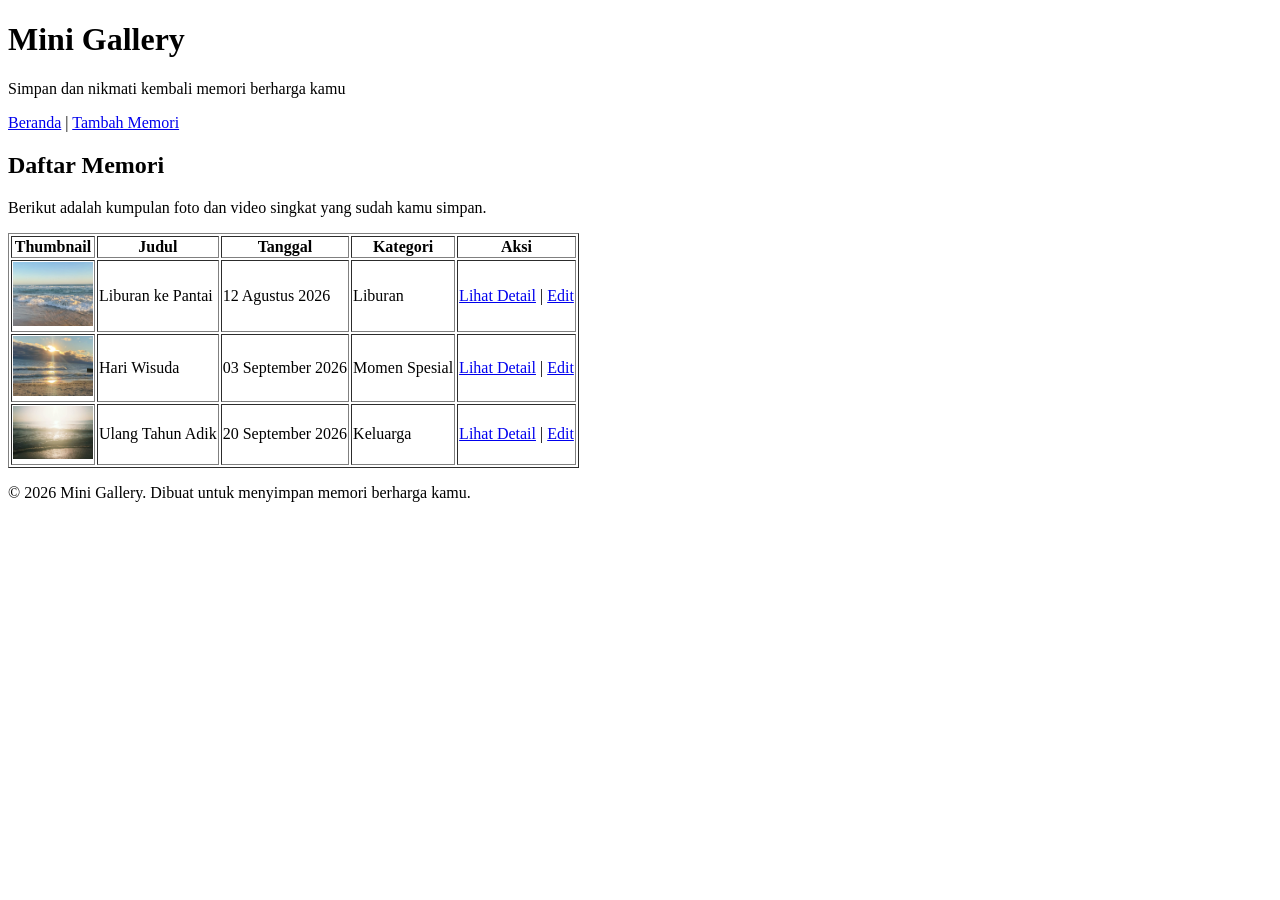
==== index.html @ 4dbe087c "Initial commit: struktur HTML Mini Gallery" ====
<!DOCTYPE html>
<html lang="id">
<head>
  <meta charset="UTF-8">
  <meta name="viewport" content="width=device-width, initial-scale=1.0">
  <title>Mini Gallery - Daftar Memori</title>
</head>
<body>

  <header>
    <h1>Mini Gallery</h1>
    <p>Simpan dan nikmati kembali memori berharga kamu</p>
    <nav>
      <a href="index.html">Beranda</a> |
      <a href="form.html">Tambah Memori</a>
    </nav>
  </header>

  <main>
    <article>
      <h2>Daftar Memori</h2>
      <p>Berikut adalah kumpulan foto dan video singkat yang sudah kamu simpan.</p>

      <table border="1">
        <thead>
          <tr>
            <th>Thumbnail</th>
            <th>Judul</th>
            <th>Tanggal</th>
            <th>Kategori</th>
            <th>Aksi</th>
          </tr>
        </thead>
        <tbody>
          <tr>
            <td><img src="images/pantai.jpg" alt="Foto liburan keluarga di pantai" width="80"></td>
            <td>Liburan ke Pantai</td>
            <td>12 Agustus 2026</td>
            <td>Liburan</td>
            <td>
              <a href="detail.html">Lihat Detail</a> |
              <a href="form.html">Edit</a>
            </td>
          </tr>
          <tr>
            <td><img src="images/pantai2.jpg" alt="Foto wisuda bersama teman kuliah" width="80"></td>
            <td>Hari Wisuda</td>
            <td>03 September 2026</td>
            <td>Momen Spesial</td>
            <td>
              <a href="detail.html">Lihat Detail</a> |
              <a href="form.html">Edit</a>
            </td>
          </tr>
          <tr>
            <td><img src="images/pantai3.jpg" alt="Video singkat pesta ulang tahun adik" width="80"></td>
            <td>Ulang Tahun Adik</td>
            <td>20 September 2026</td>
            <td>Keluarga</td>
            <td>
              <a href="detail.html">Lihat Detail</a> |
              <a href="form.html">Edit</a>
            </td>
          </tr>
        </tbody>
      </table>
    </article>
  </main>

  <footer>
    <p>&copy; 2026 Mini Gallery. Dibuat untuk menyimpan memori berharga kamu.</p>
  </footer>

</body>
</html>
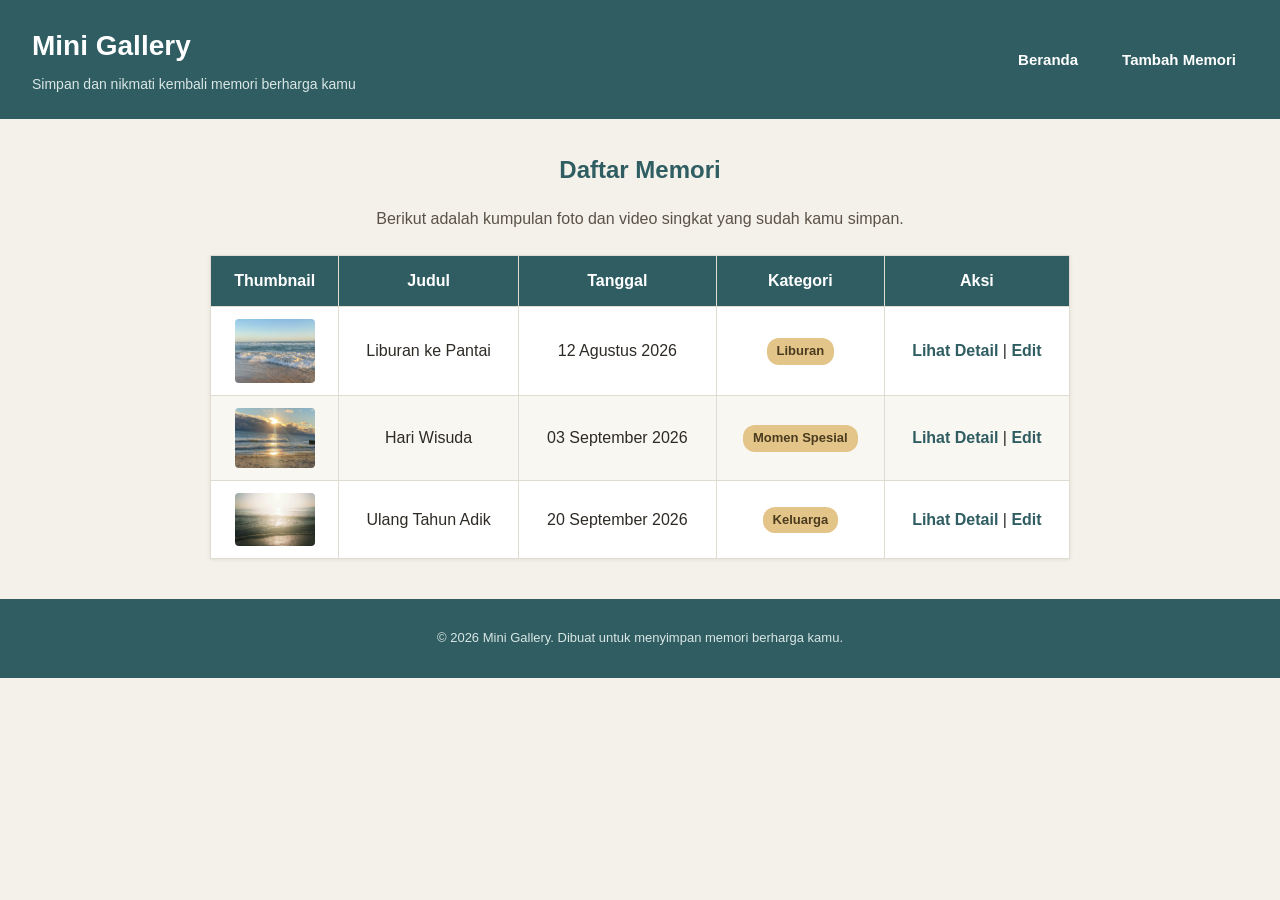
==== commit 3784654f: "Tambah style.css dan update halaman untuk Tugas Minggu 3 - CSS" ====
--- a/index.html
+++ b/index.html
@@ -4,15 +4,20 @@
   <meta charset="UTF-8">
   <meta name="viewport" content="width=device-width, initial-scale=1.0">
   <title>Mini Gallery - Daftar Memori</title>
+  <link rel="stylesheet" href="style.css">
 </head>
 <body>
 
   <header>
-    <h1>Mini Gallery</h1>
-    <p>Simpan dan nikmati kembali memori berharga kamu</p>
+    <div class="header-text">
+      <h1>Mini Gallery</h1>
+      <p>Simpan dan nikmati kembali memori berharga kamu</p>
+    </div>
     <nav>
-      <a href="index.html">Beranda</a> |
-      <a href="form.html">Tambah Memori</a>
+      <ul class="nav-list">
+        <li><a href="index.html">Beranda</a></li>
+        <li><a href="form.html">Tambah Memori</a></li>
+      </ul>
     </nav>
   </header>
 
@@ -33,31 +38,31 @@
         </thead>
         <tbody>
           <tr>
-            <td><img src="images/pantai.jpg" alt="Foto liburan keluarga di pantai" width="80"></td>
-            <td>Liburan ke Pantai</td>
-            <td>12 Agustus 2026</td>
-            <td>Liburan</td>
-            <td>
+            <td data-label="Thumbnail"><div class="thumbnail"><img src="images/pantai.jpg" alt="Foto liburan keluarga di pantai" width="80"></div></td>
+            <td data-label="Judul">Liburan ke Pantai</td>
+            <td data-label="Tanggal">12 Agustus 2026</td>
+            <td data-label="Kategori"><span class="badge">Liburan</span></td>
+            <td data-label="Aksi">
               <a href="detail.html">Lihat Detail</a> |
               <a href="form.html">Edit</a>
             </td>
           </tr>
           <tr>
-            <td><img src="images/pantai2.jpg" alt="Foto wisuda bersama teman kuliah" width="80"></td>
-            <td>Hari Wisuda</td>
-            <td>03 September 2026</td>
-            <td>Momen Spesial</td>
-            <td>
+            <td data-label="Thumbnail"><div class="thumbnail"><img src="images/pantai2.jpg" alt="Foto wisuda bersama teman kuliah" width="80"></div></td>
+            <td data-label="Judul">Hari Wisuda</td>
+            <td data-label="Tanggal">03 September 2026</td>
+            <td data-label="Kategori"><span class="badge">Momen Spesial</span></td>
+            <td data-label="Aksi">
               <a href="detail.html">Lihat Detail</a> |
               <a href="form.html">Edit</a>
             </td>
           </tr>
           <tr>
-            <td><img src="images/pantai3.jpg" alt="Video singkat pesta ulang tahun adik" width="80"></td>
-            <td>Ulang Tahun Adik</td>
-            <td>20 September 2026</td>
-            <td>Keluarga</td>
-            <td>
+            <td data-label="Thumbnail"><div class="thumbnail"><img src="images/pantai3.jpg" alt="Video singkat pesta ulang tahun adik" width="80"></div></td>
+            <td data-label="Judul">Ulang Tahun Adik</td>
+            <td data-label="Tanggal">20 September 2026</td>
+            <td data-label="Kategori"><span class="badge">Keluarga</span></td>
+            <td data-label="Aksi">
               <a href="detail.html">Lihat Detail</a> |
               <a href="form.html">Edit</a>
             </td>
--- a/style.css
+++ b/style.css
@@ -0,0 +1,264 @@
+/* =====================================================
+   Mini Gallery - style.css
+   Tugas Minggu 3: CSS native (tanpa framework)
+===================================================== */
+
+/* ---------- Reset dasar & identitas warna ---------- */
+* {
+  box-sizing: border-box;
+}
+
+body {
+  margin: 0;
+  background-color: #f4f1ea;
+  color: #2e2a26;
+  font-family: 'Segoe UI', Verdana, Arial, sans-serif;
+  font-size: 16px;
+  line-height: 1.6;
+}
+
+/* ---------- Header ---------- */
+header {
+  background-color: #2f5d62;
+  color: #ffffff;
+  padding: 24px 32px;
+  display: flex;
+  justify-content: space-between;
+  align-items: center;
+  flex-wrap: wrap;
+}
+
+.header-text h1 {
+  margin: 0 0 4px 0;
+  font-size: 28px;
+  font-weight: 700;
+  text-align: left;
+}
+
+.header-text p {
+  margin: 0;
+  font-size: 14px;
+  font-weight: 400;
+  color: #d9e6e4;
+}
+
+/* Navigasi sebagai list (ul/li) */
+.nav-list {
+  list-style: none;
+  display: flex;
+  gap: 20px;
+  margin: 0;
+  padding: 0;
+}
+
+.nav-list a {
+  color: #ffffff;
+  text-decoration: none;
+  font-weight: 600;
+  font-size: 15px;
+  padding: 6px 12px;
+  border-radius: 4px;
+  transition: background-color 0.2s ease;
+}
+
+.nav-list a:hover {
+  background-color: #244b4f;
+}
+
+/* ---------- Main content ---------- */
+main {
+  max-width: 900px;
+  margin: 32px auto;
+  padding: 0 20px;
+}
+
+article h2 {
+  text-align: center;
+  font-size: 24px;
+  font-weight: 700;
+  color: #2f5d62;
+  margin-bottom: 8px;
+}
+
+article > p {
+  text-align: center;
+  color: #5a5248;
+  margin-bottom: 24px;
+}
+
+/* ---------- Tabel daftar memori ---------- */
+table {
+  width: 100%;
+  border-collapse: collapse;
+  background-color: #ffffff;
+  box-shadow: 0 1px 4px rgba(0, 0, 0, 0.08);
+}
+
+thead {
+  background-color: #2f5d62;
+  color: #ffffff;
+}
+
+th, td {
+  padding: 12px 14px;
+  text-align: center;
+  border: 1px solid #e0dcd2;
+}
+
+tbody tr:nth-child(even) {
+  background-color: #f9f7f2;
+}
+
+.thumbnail img {
+  display: block;
+  margin: 0 auto;
+  border-radius: 4px;
+}
+
+.badge {
+  display: inline-block;
+  background-color: #e4c589;
+  color: #4a3b1f;
+  font-size: 13px;
+  font-weight: 600;
+  padding: 3px 10px;
+  border-radius: 12px;
+}
+
+td a {
+  color: #2f5d62;
+  text-decoration: none;
+  font-weight: 600;
+}
+
+td a:hover {
+  text-decoration: underline;
+}
+
+/* ---------- Halaman detail ---------- */
+.detail-image {
+  text-align: center;
+  margin-bottom: 20px;
+}
+
+.detail-image img {
+  border-radius: 6px;
+  box-shadow: 0 2px 6px rgba(0, 0, 0, 0.15);
+}
+
+/* ---------- Form tambah/edit memori ---------- */
+form {
+  background-color: #ffffff;
+  padding: 24px;
+  border-radius: 8px;
+  box-shadow: 0 1px 4px rgba(0, 0, 0, 0.08);
+}
+
+form label {
+  display: block;
+  font-weight: 600;
+  text-align: left;
+  margin-bottom: 4px;
+  color: #2f5d62;
+}
+
+form input,
+form select,
+form textarea {
+  width: 100%;
+  padding: 8px 10px;
+  margin-bottom: 4px;
+  border: 1px solid #cfc9bd;
+  border-radius: 4px;
+  font-family: inherit;
+  font-size: 14px;
+}
+
+form button {
+  background-color: #2f5d62;
+  color: #ffffff;
+  border: none;
+  padding: 10px 18px;
+  border-radius: 4px;
+  font-weight: 600;
+  cursor: pointer;
+}
+
+form button:hover {
+  background-color: #244b4f;
+}
+
+form a {
+  margin-left: 12px;
+  color: #a3473c;
+  text-decoration: none;
+  font-weight: 600;
+}
+
+/* ---------- Footer ---------- */
+footer {
+  text-align: center;
+  background-color: #2f5d62;
+  color: #d9e6e4;
+  font-size: 13px;
+  padding: 16px;
+  margin-top: 40px;
+}
+
+/* =====================================================
+   Responsive: navigasi berubah horizontal -> vertikal
+   saat layar sempit (contoh @media query)
+===================================================== */
+@media (max-width: 600px) {
+  header {
+    flex-direction: column;
+    align-items: flex-start;
+  }
+
+  .header-text h1,
+  .header-text p {
+    text-align: left;
+  }
+
+  .nav-list {
+    flex-direction: column;
+    gap: 4px;
+    margin-top: 12px;
+    width: 100%;
+  }
+
+  .nav-list a {
+    display: block;
+    width: 100%;
+  }
+
+  table, thead, tbody, th, td, tr {
+    display: block;
+    width: 100%;
+  }
+
+  thead {
+    display: none;
+  }
+
+  tbody tr {
+    margin-bottom: 16px;
+    border: 1px solid #e0dcd2;
+  }
+
+  tbody td {
+    text-align: left;
+    padding-left: 45%;
+    position: relative;
+    border: none;
+    border-bottom: 1px solid #f0ede5;
+  }
+
+  tbody td::before {
+    content: attr(data-label);
+    position: absolute;
+    left: 14px;
+    font-weight: 600;
+    color: #2f5d62;
+  }
+}
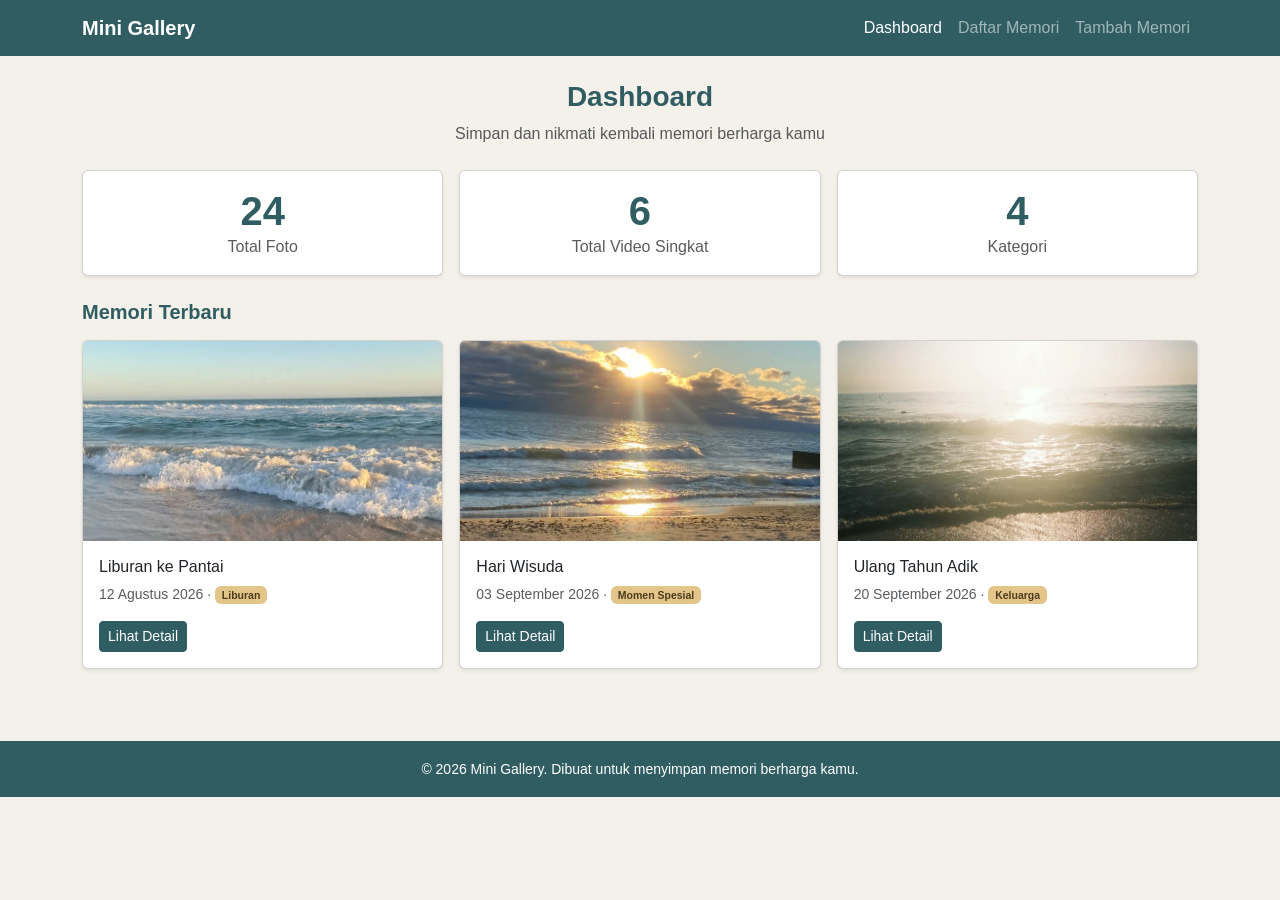
==== commit 33e7c4f9: "Tugas 4: Update ke Bootstrap (dashboard, tabel, form, navbar responsif)" ====
--- a/index.html
+++ b/index.html
@@ -3,78 +3,102 @@
 <head>
   <meta charset="UTF-8">
   <meta name="viewport" content="width=device-width, initial-scale=1.0">
-  <title>Mini Gallery - Daftar Memori</title>
+  <title>Mini Gallery - Dashboard</title>
+  <link href="https://cdn.jsdelivr.net/npm/bootstrap@5.3.3/dist/css/bootstrap.min.css" rel="stylesheet">
   <link rel="stylesheet" href="style.css">
 </head>
 <body>
 
-  <header>
-    <div class="header-text">
-      <h1>Mini Gallery</h1>
-      <p>Simpan dan nikmati kembali memori berharga kamu</p>
-    </div>
-    <nav>
-      <ul class="nav-list">
-        <li><a href="index.html">Beranda</a></li>
-        <li><a href="form.html">Tambah Memori</a></li>
-      </ul>
+  <header class="sticky-top">
+    <nav class="navbar navbar-expand-lg navbar-dark bg-teal">
+      <div class="container">
+        <a class="navbar-brand fw-bold" href="index.html">Mini Gallery</a>
+        <button class="navbar-toggler" type="button" data-bs-toggle="collapse" data-bs-target="#menu" aria-controls="menu" aria-expanded="false" aria-label="Buka menu navigasi">
+          <span class="navbar-toggler-icon"></span>
+        </button>
+        <div class="collapse navbar-collapse" id="menu">
+          <ul class="navbar-nav ms-auto">
+            <li class="nav-item"><a class="nav-link active" href="index.html">Dashboard</a></li>
+            <li class="nav-item"><a class="nav-link " href="daftar.html">Daftar Memori</a></li>
+            <li class="nav-item"><a class="nav-link " href="form.html">Tambah Memori</a></li>
+          </ul>
+        </div>
+      </div>
     </nav>
   </header>
 
-  <main>
+  <main class="container py-4">
     <article>
-      <h2>Daftar Memori</h2>
-      <p>Berikut adalah kumpulan foto dan video singkat yang sudah kamu simpan.</p>
+      <header class="mb-4 text-center">
+        <h1 class="h3 text-teal fw-bold">Dashboard</h1>
+        <p class="text-muted mb-0">Simpan dan nikmati kembali memori berharga kamu</p>
+      </header>
 
-      <table border="1">
-        <thead>
-          <tr>
-            <th>Thumbnail</th>
-            <th>Judul</th>
-            <th>Tanggal</th>
-            <th>Kategori</th>
-            <th>Aksi</th>
-          </tr>
-        </thead>
-        <tbody>
-          <tr>
-            <td data-label="Thumbnail"><div class="thumbnail"><img src="images/pantai.jpg" alt="Foto liburan keluarga di pantai" width="80"></div></td>
-            <td data-label="Judul">Liburan ke Pantai</td>
-            <td data-label="Tanggal">12 Agustus 2026</td>
-            <td data-label="Kategori"><span class="badge">Liburan</span></td>
-            <td data-label="Aksi">
-              <a href="detail.html">Lihat Detail</a> |
-              <a href="form.html">Edit</a>
-            </td>
-          </tr>
-          <tr>
-            <td data-label="Thumbnail"><div class="thumbnail"><img src="images/pantai2.jpg" alt="Foto wisuda bersama teman kuliah" width="80"></div></td>
-            <td data-label="Judul">Hari Wisuda</td>
-            <td data-label="Tanggal">03 September 2026</td>
-            <td data-label="Kategori"><span class="badge">Momen Spesial</span></td>
-            <td data-label="Aksi">
-              <a href="detail.html">Lihat Detail</a> |
-              <a href="form.html">Edit</a>
-            </td>
-          </tr>
-          <tr>
-            <td data-label="Thumbnail"><div class="thumbnail"><img src="images/pantai3.jpg" alt="Video singkat pesta ulang tahun adik" width="80"></div></td>
-            <td data-label="Judul">Ulang Tahun Adik</td>
-            <td data-label="Tanggal">20 September 2026</td>
-            <td data-label="Kategori"><span class="badge">Keluarga</span></td>
-            <td data-label="Aksi">
-              <a href="detail.html">Lihat Detail</a> |
-              <a href="form.html">Edit</a>
-            </td>
-          </tr>
-        </tbody>
-      </table>
+      <!-- Statistik: container > row > col -->
+      <section class="row g-3 mb-4" aria-label="Ringkasan statistik">
+        <div class="col-12 col-md-4">
+          <div class="card text-center shadow-sm h-100"><div class="card-body">
+            <p class="display-6 fw-bold text-teal mb-0">24</p>
+            <p class="text-muted mb-0">Total Foto</p>
+          </div></div>
+        </div>
+        <div class="col-12 col-md-4">
+          <div class="card text-center shadow-sm h-100"><div class="card-body">
+            <p class="display-6 fw-bold text-teal mb-0">6</p>
+            <p class="text-muted mb-0">Total Video Singkat</p>
+          </div></div>
+        </div>
+        <div class="col-12 col-md-4">
+          <div class="card text-center shadow-sm h-100"><div class="card-body">
+            <p class="display-6 fw-bold text-teal mb-0">4</p>
+            <p class="text-muted mb-0">Kategori</p>
+          </div></div>
+        </div>
+      </section>
+
+      <!-- Memori terbaru: 1 kolom (mobile), 2 (tablet), 3 (desktop) -->
+      <section aria-label="Memori terbaru">
+        <h2 class="h5 text-teal fw-bold mb-3">Memori Terbaru</h2>
+        <div class="row g-3">
+          <div class="col-12 col-md-6 col-lg-4">
+            <div class="card h-100 shadow-sm">
+              <img src="images/pantai.jpg" class="card-img-top foto-card" alt="Foto liburan keluarga di pantai">
+              <div class="card-body">
+                <h3 class="h6 card-title">Liburan ke Pantai</h3>
+                <p class="card-text small text-muted">12 Agustus 2026 &middot; <span class="badge badge-sand">Liburan</span></p>
+                <a href="detail.html" class="btn btn-sm btn-teal">Lihat Detail</a>
+              </div>
+            </div>
+          </div>
+          <div class="col-12 col-md-6 col-lg-4">
+            <div class="card h-100 shadow-sm">
+              <img src="images/pantai2.jpg" class="card-img-top foto-card" alt="Foto wisuda bersama teman kuliah">
+              <div class="card-body">
+                <h3 class="h6 card-title">Hari Wisuda</h3>
+                <p class="card-text small text-muted">03 September 2026 &middot; <span class="badge badge-sand">Momen Spesial</span></p>
+                <a href="detail.html" class="btn btn-sm btn-teal">Lihat Detail</a>
+              </div>
+            </div>
+          </div>
+          <div class="col-12 col-md-6 col-lg-4">
+            <div class="card h-100 shadow-sm">
+              <img src="images/pantai3.jpg" class="card-img-top foto-card" alt="Video singkat pesta ulang tahun adik">
+              <div class="card-body">
+                <h3 class="h6 card-title">Ulang Tahun Adik</h3>
+                <p class="card-text small text-muted">20 September 2026 &middot; <span class="badge badge-sand">Keluarga</span></p>
+                <a href="detail.html" class="btn btn-sm btn-teal">Lihat Detail</a>
+              </div>
+            </div>
+          </div>
+        </div>
+      </section>
     </article>
   </main>
 
-  <footer>
-    <p>&copy; 2026 Mini Gallery. Dibuat untuk menyimpan memori berharga kamu.</p>
+  <footer class="bg-teal text-center py-3 mt-5">
+    <small>&copy; 2026 Mini Gallery. Dibuat untuk menyimpan memori berharga kamu.</small>
   </footer>
 
+  <script src="https://cdn.jsdelivr.net/npm/bootstrap@5.3.3/dist/js/bootstrap.bundle.min.js"></script>
 </body>
 </html>
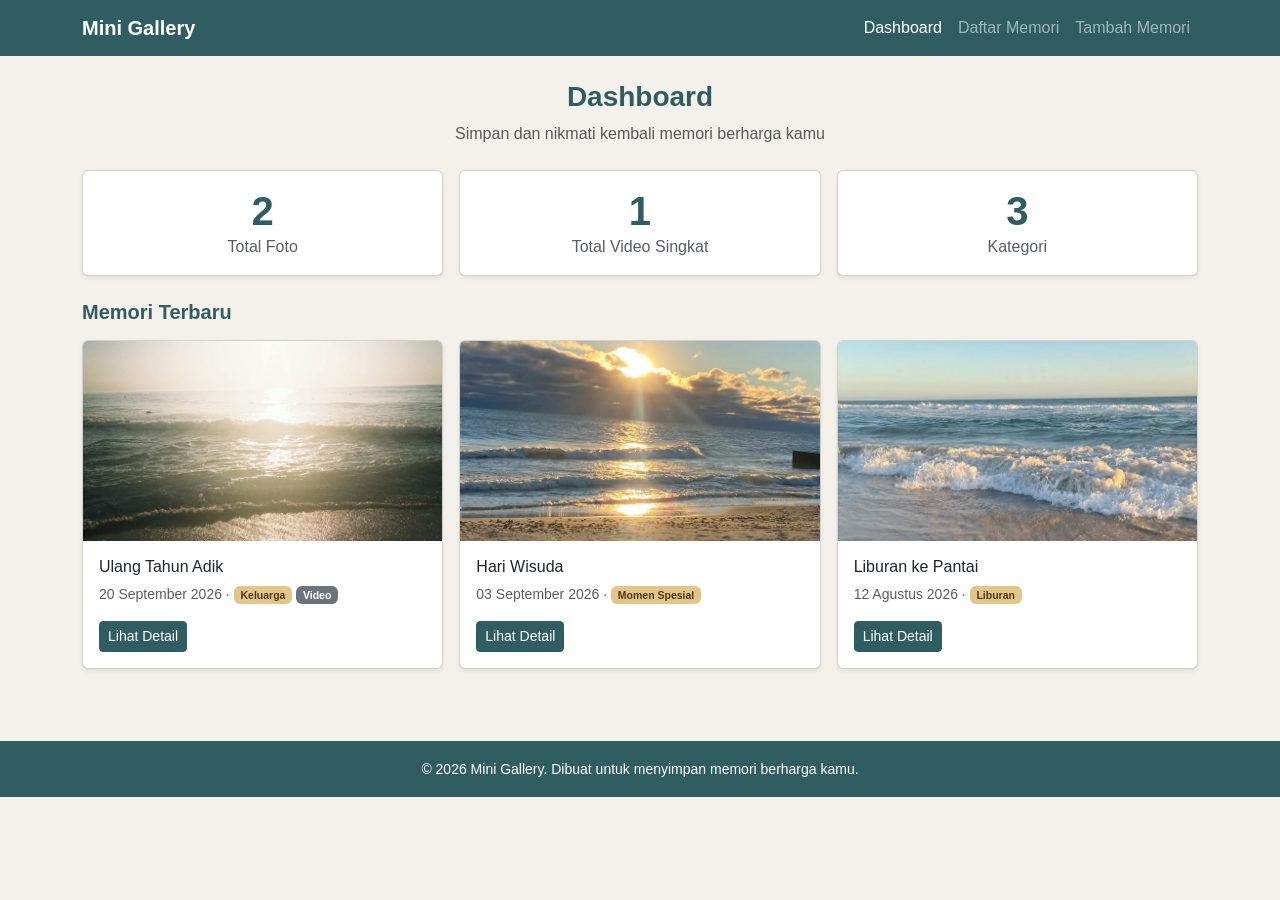
==== commit aeca4930: "Tugas 5: Tambah interaktivitas JavaScript dan jQuery" ====
--- a/index.html
+++ b/index.html
@@ -34,63 +34,32 @@
         <p class="text-muted mb-0">Simpan dan nikmati kembali memori berharga kamu</p>
       </header>
 
-      <!-- Statistik: container > row > col -->
+      <!-- Statistik: angkanya dihitung & diisi oleh script.js -->
       <section class="row g-3 mb-4" aria-label="Ringkasan statistik">
         <div class="col-12 col-md-4">
           <div class="card text-center shadow-sm h-100"><div class="card-body">
-            <p class="display-6 fw-bold text-teal mb-0">24</p>
+            <p class="display-6 fw-bold text-teal mb-0" id="stat-foto">0</p>
             <p class="text-muted mb-0">Total Foto</p>
           </div></div>
         </div>
         <div class="col-12 col-md-4">
           <div class="card text-center shadow-sm h-100"><div class="card-body">
-            <p class="display-6 fw-bold text-teal mb-0">6</p>
+            <p class="display-6 fw-bold text-teal mb-0" id="stat-video">0</p>
             <p class="text-muted mb-0">Total Video Singkat</p>
           </div></div>
         </div>
         <div class="col-12 col-md-4">
           <div class="card text-center shadow-sm h-100"><div class="card-body">
-            <p class="display-6 fw-bold text-teal mb-0">4</p>
+            <p class="display-6 fw-bold text-teal mb-0" id="stat-kategori">0</p>
             <p class="text-muted mb-0">Kategori</p>
           </div></div>
         </div>
       </section>
 
-      <!-- Memori terbaru: 1 kolom (mobile), 2 (tablet), 3 (desktop) -->
+      <!-- Memori terbaru: kartunya dirender oleh script.js dari array data -->
       <section aria-label="Memori terbaru">
         <h2 class="h5 text-teal fw-bold mb-3">Memori Terbaru</h2>
-        <div class="row g-3">
-          <div class="col-12 col-md-6 col-lg-4">
-            <div class="card h-100 shadow-sm">
-              <img src="images/pantai.jpg" class="card-img-top foto-card" alt="Foto liburan keluarga di pantai">
-              <div class="card-body">
-                <h3 class="h6 card-title">Liburan ke Pantai</h3>
-                <p class="card-text small text-muted">12 Agustus 2026 &middot; <span class="badge badge-sand">Liburan</span></p>
-                <a href="detail.html" class="btn btn-sm btn-teal">Lihat Detail</a>
-              </div>
-            </div>
-          </div>
-          <div class="col-12 col-md-6 col-lg-4">
-            <div class="card h-100 shadow-sm">
-              <img src="images/pantai2.jpg" class="card-img-top foto-card" alt="Foto wisuda bersama teman kuliah">
-              <div class="card-body">
-                <h3 class="h6 card-title">Hari Wisuda</h3>
-                <p class="card-text small text-muted">03 September 2026 &middot; <span class="badge badge-sand">Momen Spesial</span></p>
-                <a href="detail.html" class="btn btn-sm btn-teal">Lihat Detail</a>
-              </div>
-            </div>
-          </div>
-          <div class="col-12 col-md-6 col-lg-4">
-            <div class="card h-100 shadow-sm">
-              <img src="images/pantai3.jpg" class="card-img-top foto-card" alt="Video singkat pesta ulang tahun adik">
-              <div class="card-body">
-                <h3 class="h6 card-title">Ulang Tahun Adik</h3>
-                <p class="card-text small text-muted">20 September 2026 &middot; <span class="badge badge-sand">Keluarga</span></p>
-                <a href="detail.html" class="btn btn-sm btn-teal">Lihat Detail</a>
-              </div>
-            </div>
-          </div>
-        </div>
+        <div class="row g-3" id="daftar-kartu"></div>
       </section>
     </article>
   </main>
@@ -99,6 +68,9 @@
     <small>&copy; 2026 Mini Gallery. Dibuat untuk menyimpan memori berharga kamu.</small>
   </footer>
 
+  <!-- Urutan penting: jQuery dulu, baru script.js yang memakainya -->
+  <script src="https://code.jquery.com/jquery-3.7.1.min.js"></script>
   <script src="https://cdn.jsdelivr.net/npm/bootstrap@5.3.3/dist/js/bootstrap.bundle.min.js"></script>
+  <script src="script.js"></script>
 </body>
 </html>
